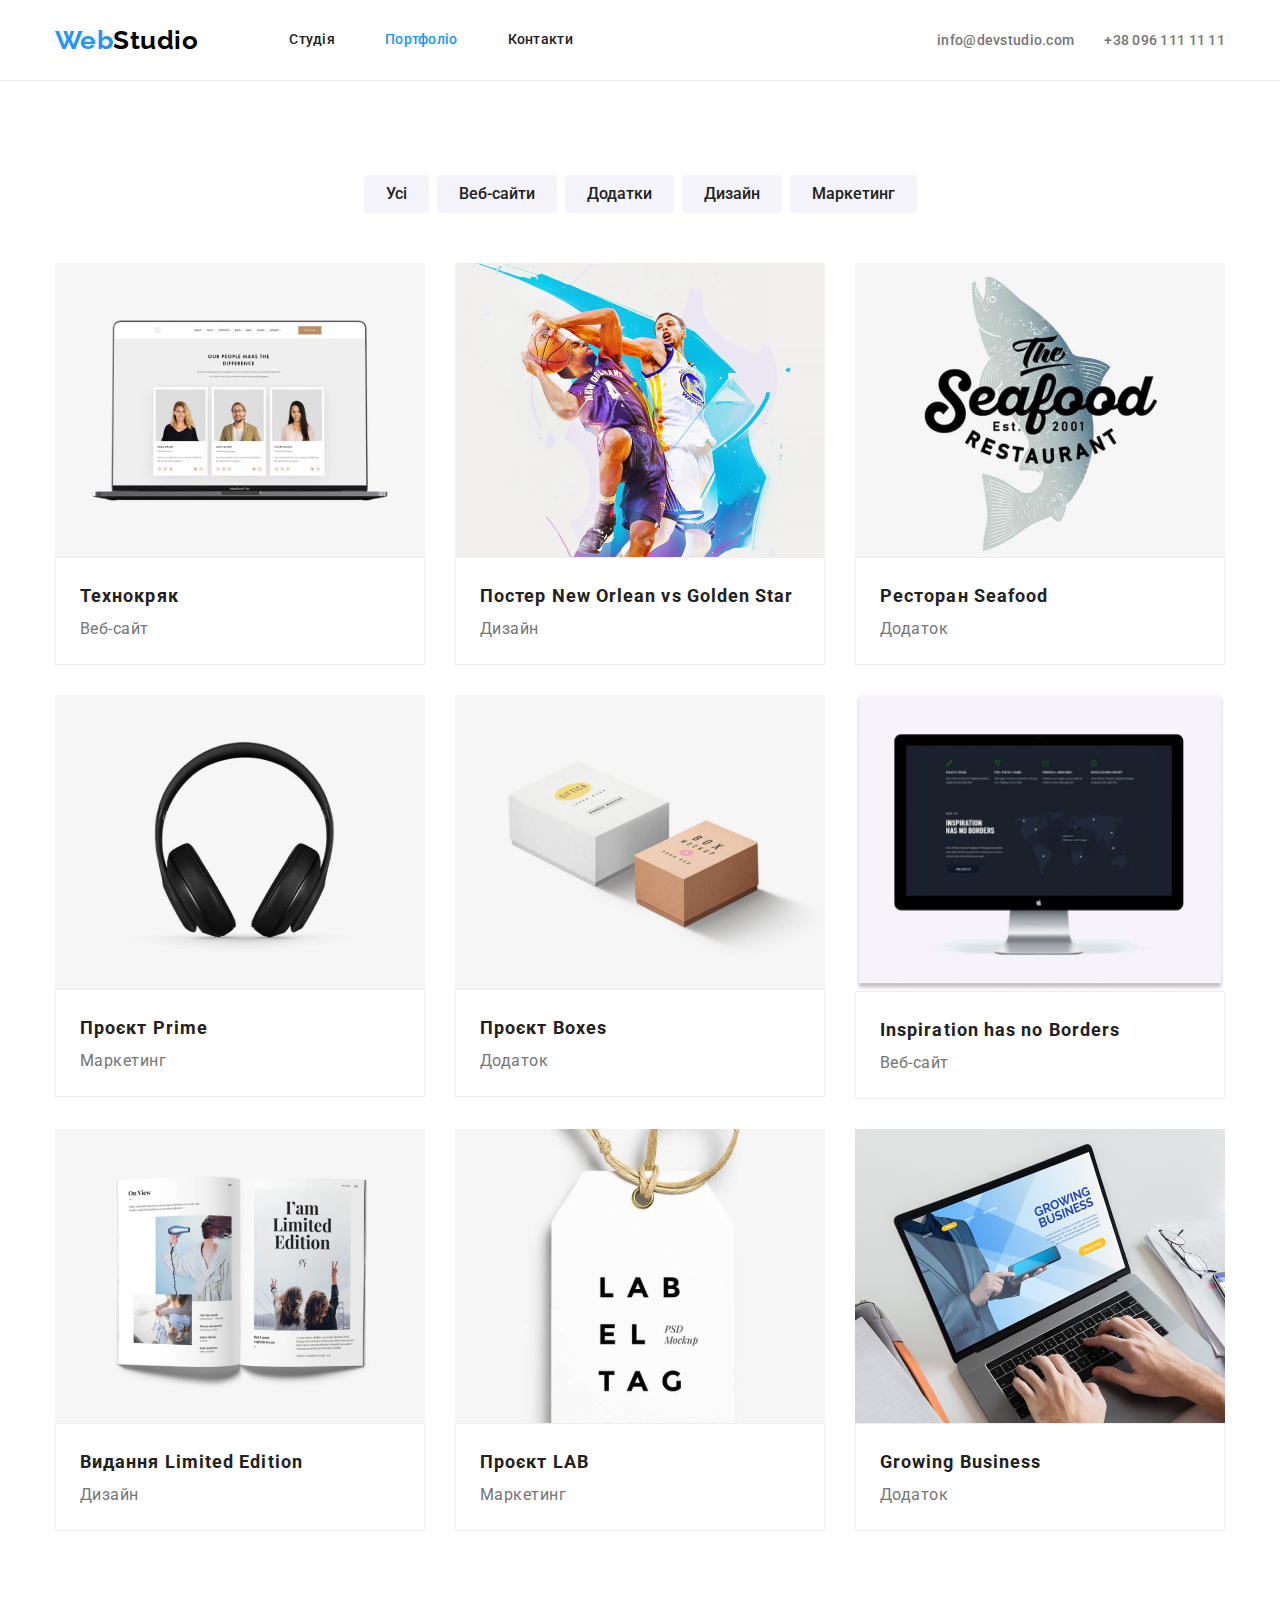
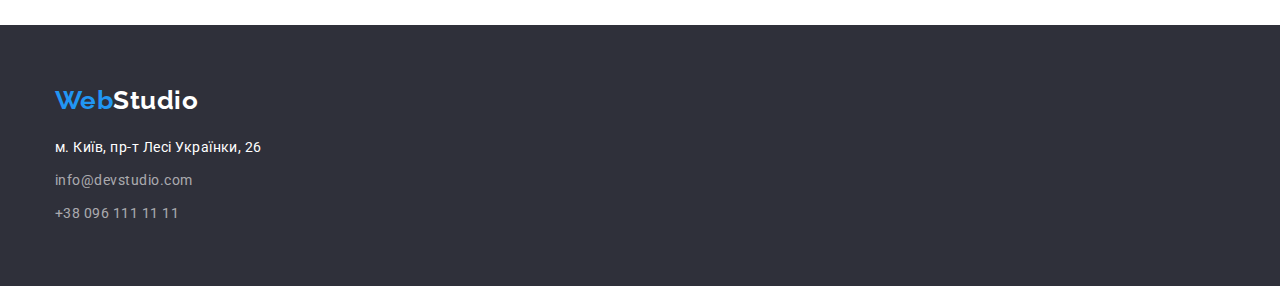
==== portfolio.html @ 41255367 "Додає файли з попереднього домашнього, спрайт і стилізацію свг-елементів" ====
<!DOCTYPE html>
<html lang="uk">
<head>
    <meta charset="UTF-8">
    <meta http-equiv="X-UA-Compatible" content="IE=edge">
    <meta name="viewport" content="width=device-width, initial-scale=1.0">
    <title>Document</title>
    <link href="https://fonts.googleapis.com/css2?family=Raleway:wght@700&family=Roboto:wght@400;500;700;900&display=swap"
        rel="stylesheet">
    <link rel="stylesheet" href="https://cdnjs.cloudflare.com/ajax/libs/modern-normalize/1.1.0/modern-normalize.min.css">    
    <link rel="stylesheet" href="./css/styles.css">
</head>

<body>
    <header class="page-header">
       <div class="container main-nav">
        <nav class="main-nav">
            <a href="/" class="logo">
                <span class="logo-accent">Web</span>Studio
            </a>
        
            <ul class="site-nav list">
                <li class="item"> <a href="./index.html" class="link">Студія</a></li>
                <li class="item"> <a href="./portfolio.html" class="link current">Портфоліо</a></li>
                <li class="item"> <a href="" class="link">Контакти</a></li>
            </ul>
        </nav>
        <ul class="auth-nav list">
            <li class="item"> <a href="mailto:info@devstudio.com" class="link">info@devstudio.com </a></li>
            <li class="item"> <a href="tel:+380961111111" class="link">+38 096 111 11 11</a></li>
        </ul>
       </div>

    </header>

<main>
    <section class="section">
       <div class="container">
        <h1 class="portfolio-tittle visually-hidden">Портфоліо</h1>
        <ul class="filter list">
            <li class="item">
                <button class="button" type="button">Усі</button>
            </li>
            <li class="item">
                <button class="button" type="button">Веб-сайти</button>
            </li>
            <li class="item">
                <button class="button" type="button">Додатки</button>
            </li>
            <li class="item">
                <button class="button" type="button">Дизайн</button>
            </li>
            <li class="item">
                <button class="button" type="button">Маркетинг</button>
            </li>
        </ul>
        <ul class="projects list">
            <li class="item">
                <a href="" class="link">
                    <img src="./images/img.jpg" alt="Екран ноутбука" width="370">
                    <div class="project-descr">
                        <h2 class="projects-title">Технокряк</h2>
                        <p class="text">Веб-сайт</p>
                    </div>
                </a>
            </li>
            <li class="item">
                <a href="" class="link">
                    <img src="./images/imgone.jpg" alt="Двоє людей грають у баскетбол" width="370">
                   <div class="project-descr">
                        <h2 class="projects-title">Постер New Orlean vs Golden Star</h2>
                        <p class="text">Дизайн</p>
                   </div>
                </a>
            </li>
            <li class="item">
                <a href="" class="link">
                    <img src="./images/imgtwo.jpg" alt="Риба та емблема ресторану" width="370">
                    <div class="project-descr">
                        <h2 class="projects-title">Ресторан Seafood</h2>
                        <p class="text">Додаток</p>
                    </div>
                </a>
            </li>
            <li class="item">
                <a href="" class="link">
                    <img src="./images/imgthree.jpg" alt="Навушники" width="370">
                   <div class="project-descr">
                        <h2 class="projects-title">Проєкт Prime</h2>
                        <p class="text">Маркетинг</p>
                   </div>
                </a>
            </li>
            <li class="item">
                <a href="" class="link">
                    <img src="./images/imgfour.jpg" alt="Дві коробки" width="370">
                    <div class="project-descr">
                        <h2 class="projects-title">Проєкт Boxes</h2>
                        <p class="text">Додаток</p>
                    </div>
                </a>
            </li>
            <li class="item">
                <a href="" class="link">
                    <img src="./images/imgfive.jpg" alt="Екран комп'ютера" width="370">
                    <div class="project-descr">
                        <h2 class="projects-title">Inspiration has no Borders</h2>
                        <p class="text">Веб-сайт</p>
                    </div>
                </a>
            </li>
            <li class="item">
                <a href="" class="link">
                    <img src="./images/imgsix.jpg" alt="Журнал" width="370">
                    <div class="project-descr">
                        <h2 class="projects-title">Видання Limited Edition</h2>
                        <p class="text">Дизайн</p>
                    </div>
                </a>
            </li>
            <li class="item">
                <a href="" class="link">
                    <img src="./images/imgseven.jpg" alt="Етикетка" width="370">
                   <div class="project-descr">
                        <h2 class="projects-title">Проєкт LAB</h2>
                        <p class="text">Маркетинг</p>
                   </div>
                </a>
            </li>
            <li class="item">
                <a href="" class="link">
                    <img src="./images/imgeight.jpg" alt="Ноутбук" width="370">
                    <div class="project-descr">
                        <h2 class="projects-title">Growing Business</h2>
                        <p class="text">Додаток</p>
                    </div>
                </a>
            </li>
        </ul>
       </div>
    </section>
</main>


    <footer class="footer">
        <div class="container">
            <a href="/" class="logo"> <span class="logo-accent">Web</span>Studio </a>
            <address class="address">
                <ul class="address-list list">
                    <li class="item"><a href="https://goo.gl/maps/12dzC33AXfoqpjeh8" class="link first-item">м. Київ, пр-т Лесі Українки, 26</a></li>
                    <li class="item"><a href="mailto:info@devstudio.com" class="link">info@devstudio.com</a></li>
                    <li class="item"><a href="tel:+380961111111" class="link">+38 096 111 11 11</a></li>
                </ul>
            </address>
        </div>
    
    </footer>
    </body>
    
    </html>
---- css/styles.css ----
:root {
  --primary-text-color: #757575;
  --tittle-text-color: #212121;
  --accent-colour: #2196f3;
  --primary-white-color: #ffffff;
  --color-logo: #000000;
  --button-bgc-color: #f5f4fa;
  --address-link-color: rgba(255, 255, 255, 0.6);
  --footer-bgc-color: #2f303a;
  --secondary-bcg-color: #f5f4fa;
}

h1,
h2,
h3,
h4,
h5,
h6,
p {
  margin: 0;
}

img {
  display: block;
}

/* Стилізація bоdy */
body {
  background-color: var(--primary-white-color);
  color: var(--primary-text-color);
  font-family: Roboto, sans-serif;
  letter-spacing: 0.03em;
}

.container {
  width: 1200px;
  padding-left: 15px;
  padding-right: 15px;
  margin: 0 auto;
}

.list {
  padding: 0;
  margin: 0;
  list-style: none;
}
/* Стилізація логотипу */
.logo {
  color: var(--color-logo);
  font-family: Raleway, sans-serif;
  font-weight: 700;
  font-size: 26px;
  line-height: 1.19;
  text-decoration: none;
}
.logo-accent {
  color: var(--accent-colour);
}
.footer .logo {
  color: var(--primary-white-color);
}

/* page-header */
.page-header {
  border-bottom: 1px solid #ececec;
}

/* Main Nav */
.main-nav {
  display: flex;
  align-items: center;
}

/* Site Nav */
.site-nav {
  display: flex;
  margin-left: 91px;
}
.site-nav .item:not(:last-child) {
  margin-right: 50px;
}

.site-nav .link {
  display: block;
  padding-top: 32px;
  padding-bottom: 32px;

  color: var(--tittle-text-color);
  font-weight: 500;
  font-size: 14px;
  line-height: 1.14;
  letter-spacing: 0.02em;
  text-decoration: none;
}
.site-nav .link:hover,
.site-nav .link:focus {
  color: var(--accent-colour);
}
.site-nav .link.current {
  color: var(--accent-colour);
}

/* auth nav*/
.auth-nav {
  display: flex;
  margin-left: auto;
}

.auth-nav .item + .item {
  margin-left: 30px;
}

.auth-nav .link {
  color: var(--primary-text-color);
  font-weight: 500;
  font-size: 14px;
  line-height: 1.14;
  letter-spacing: 0.02em;
  text-decoration: none;
}

.auth-nav .link:hover,
.auth-nav .link:focus {
  color: var(--accent-colour);
}
.contact-link{
  
}
.contact-icons{
      margin-right: 10px;
        fill: currentColor;
  
}

/* hero */
.hero {
  /* background-color: var(--footer-bgc-color); */
  padding-top: 200px;
  padding-bottom: 200px;
  text-align: center;
}
.hero-overlay{
  max-width: 1600px;
  height: 600px;
  margin-left: auto;
  margin-right: auto;
  background-image: linear-gradient(to right, rgba(47, 48, 58, 0.4), rgba(47, 48, 58, 0.4)), url(../images/bgi-hero.jpg);
  background-color: var(--footer-bgc-color);
  background-repeat: no-repeat;
  background-position: center;
  background-size: cover;
  

}
.hero-tittle {
  margin-top: 0;
  margin-bottom: 30px;

  color: var(--primary-white-color);
  font-weight: 900;
  font-size: 44px;
  line-height: 1.4;
  text-align: center;
  letter-spacing: 0.06em;
  text-transform: uppercase;
}

/* Sections */
.section {
  padding-top: 94px;
  padding-bottom: 94px;
}

.features-section{
  padding-bottom: 0;
}

.section-tittle,
.portfolio-tittle {
  margin-top: 0;
  margin-bottom: 50px;

  color: var(--tittle-text-color);
  font-weight: 700;
  font-size: 36px;
  line-height: 1.2;
  text-align: center;
}

/* Features */
.features {
  display: flex;
}

.features .item {
  width: 270px;
  margin-right: 30px;
}

.features .item:nth-last-child(1) {
  margin-right: 0;
}

.features-icon{
 height: 120px;
 width: 270px;
 padding: 25px 100px;
 margin-bottom: 30px;
background-color: var(--button-bgc-color);
}

.features .tittle {
  margin-top: 0;
  margin-bottom: 10px;
  color: var(--tittle-text-color);
  font-weight: 700;
  font-size: 14px;
  line-height: 1.14;
  text-transform: uppercase;
}

.features .text {
  margin-top: 0;
  margin-bottom: 0;
  font-size: 14px;
  line-height: 1.7;
}

/* Work-list */
.work-list {
  display: flex;
}
.work-list .item:not(:last-child) {
  margin-right: 30px;
}

/* Team-list */
.team-members{
  background: var(--button-bgc-color);
}
.team-list-members {
  padding-top: 30px;
  padding-bottom: 30px;
  background: var(--primary-white-color);
}
.team-list {
  display: flex;
}

.team-list .item {
  box-shadow: 0px 1px 3px rgba(0, 0, 0, 0.12), 0px 1px 1px rgba(0, 0, 0, 0.14),
    0px 2px 1px rgba(0, 0, 0, 0.2);
  border-radius: 0px 0px 4px 4px;
}

.team-list .item:not(:last-child) {
  margin-right: 30px;
}

.team-list .tittle {
  margin-bottom: 10px;
  color: var(--tittle-text-color);
  font-weight: 500;
  font-size: 16px;
  line-height: 1.2;
  text-align: center;
}
.team-list .text {
  font-size: 16px;
  line-height: 1.2;
  text-align: center;
  margin-bottom: 16px;
}

.socnetworks-list{
  display: flex;
    justify-content: center;
    gap: 10px;
}
.socnetworks-item{
  width: 44px;
    height: 44px;
}
.socnetworks-link{
width: 100%;
  height: 100%;
  border-radius: 50%;
  display: flex;
  align-items: center;
  justify-content: center;
  fill: var(--primary-text-color);
}
.socnetworks-icon{
  color: currentColor;
}

.socnetworks-link:hover{
  background-color: var(--accent-colour);
  fill:var(--primary-white-color)
}


/* clients */
.clients-list{
  display: flex;
justify-content: center;
gap:30px;
}

.clients-item{
width: 170px;
height: 92px;
display: flex;
  align-items: center;
  justify-content: center;
  border: 1px solid var(--primary-text-color);
  border-radius: 4px;
  fill: var(--primary-text-color);
}
.clients-link{
  width: 100%;
    height: 100%;
    /* display: flex;
      align-items: center;
      justify-content: center;
      border: 1px solid var(--primary-text-color);
        border-radius: 4px; */
}

.icon-logo{
  color: currentColor;
}

.clients-item:hover{
border-color: var(--accent-colour);
fill: var(--accent-colour);
}

/* Buttons */
.button {
  color: var(--tittle-text-color);
  background-color: var(--button-bgc-color);
  cursor: pointer;
  font-family: inherit;
  font-weight: 500;
  font-size: 16px;
  line-height: 1.6;
  text-align: center;

  display: inline-block;
  padding: 6px 22px;
  border-radius: 4px;
  border: none;
}

.button:hover,
.button:focus {
  color: var(--primary-white-color);
  background-color: var(--accent-colour);
}

.button.primary {
  color: var(--primary-white-color);
  background-color: var(--accent-colour);
  font-weight: 700;
  font-size: 16px;
  line-height: 1.9;
  display: flex;
  align-items: center;
  text-align: center;
  letter-spacing: 0.06em;

  display: inline-block;
  padding: 10px 32px;

  box-shadow: 0px 4px 4px rgba(0, 0, 0, 0.15);
}

/* Filter */
.filter {
  display: flex;
  margin-bottom: 50px;
  justify-content: center;
}
.filter .item:not(:last-child) {
  margin-right: 8px;
}

/* Projects */
.projects {
  display: flex;
  flex-wrap: wrap;
  gap: 30px;
}

.projects .item {
  width: 370px;
}

.projects-title {
  color: var(--tittle-text-color);
  font-weight: 700;
  font-size: 18px;
  line-height: 2;
  letter-spacing: 0.06em;
}
.projects .text {
  color: var(--primary-text-color);
  font-size: 16px;
  line-height: 1.9;
}
.projects .link {
  text-decoration: none;
}
.project-descr {
  padding: 20px 24px;
  border: 1px solid #eeeeee;
}

/* address */
.address {
  margin-top: 20px;
  font-style: normal;
  font-weight: 400;
  font-size: 14px;
  line-height: 1.7;
}
.address .link {
  color: var(--address-link-color);
  text-decoration: none;
}

.address-list .first-item {
  color: var(--primary-white-color);
}

.address-list .item:not(:last-child) {
  margin-bottom: 9px;
}

.address .link:hover,
.address .link:focus {
  color: var(--accent-colour);
}
/* Footer */
.footer {
  padding-top: 60px;
  padding-bottom: 60px;
  background-color: var(--footer-bgc-color);
}
.footer-container{
  display: flex;
}
.footer-socnetworks{
  margin-left: 70px;
}
.footer-text{
  display: inline-block;
  margin-bottom: 20px;
  font-weight: 700;
    font-size: 14px;
    line-height: 1.14;
    text-transform: uppercase;
    color: var(--primary-white-color);
}
.footer-item{
  width: 44px;
    height: 44px;
    
} 
.footer-list{
display: flex;
justify-content: center;
  gap: 10px;
 }
 .footer-link{
  width: 100%;
    height: 100%;
    border-radius: 50%;
    display: flex;
    align-items: center;
    justify-content: center;
    background-color: rgba(255, 255, 255, 0.1);
    fill: var(--primary-white-color-color);
 }
 .footer-icon {
  color: currentColor;
}

.footer-link:hover {
  background-color: var(--accent-colour);
  fill: var(--primary-white-color)
}


.visually-hidden {
  position: absolute;
  width: 1px;
  height: 1px;
  margin: -1px;
  padding: 0;
  overflow: hidden;
  border: 0;
  clip: rect(0 0 0 0);
}
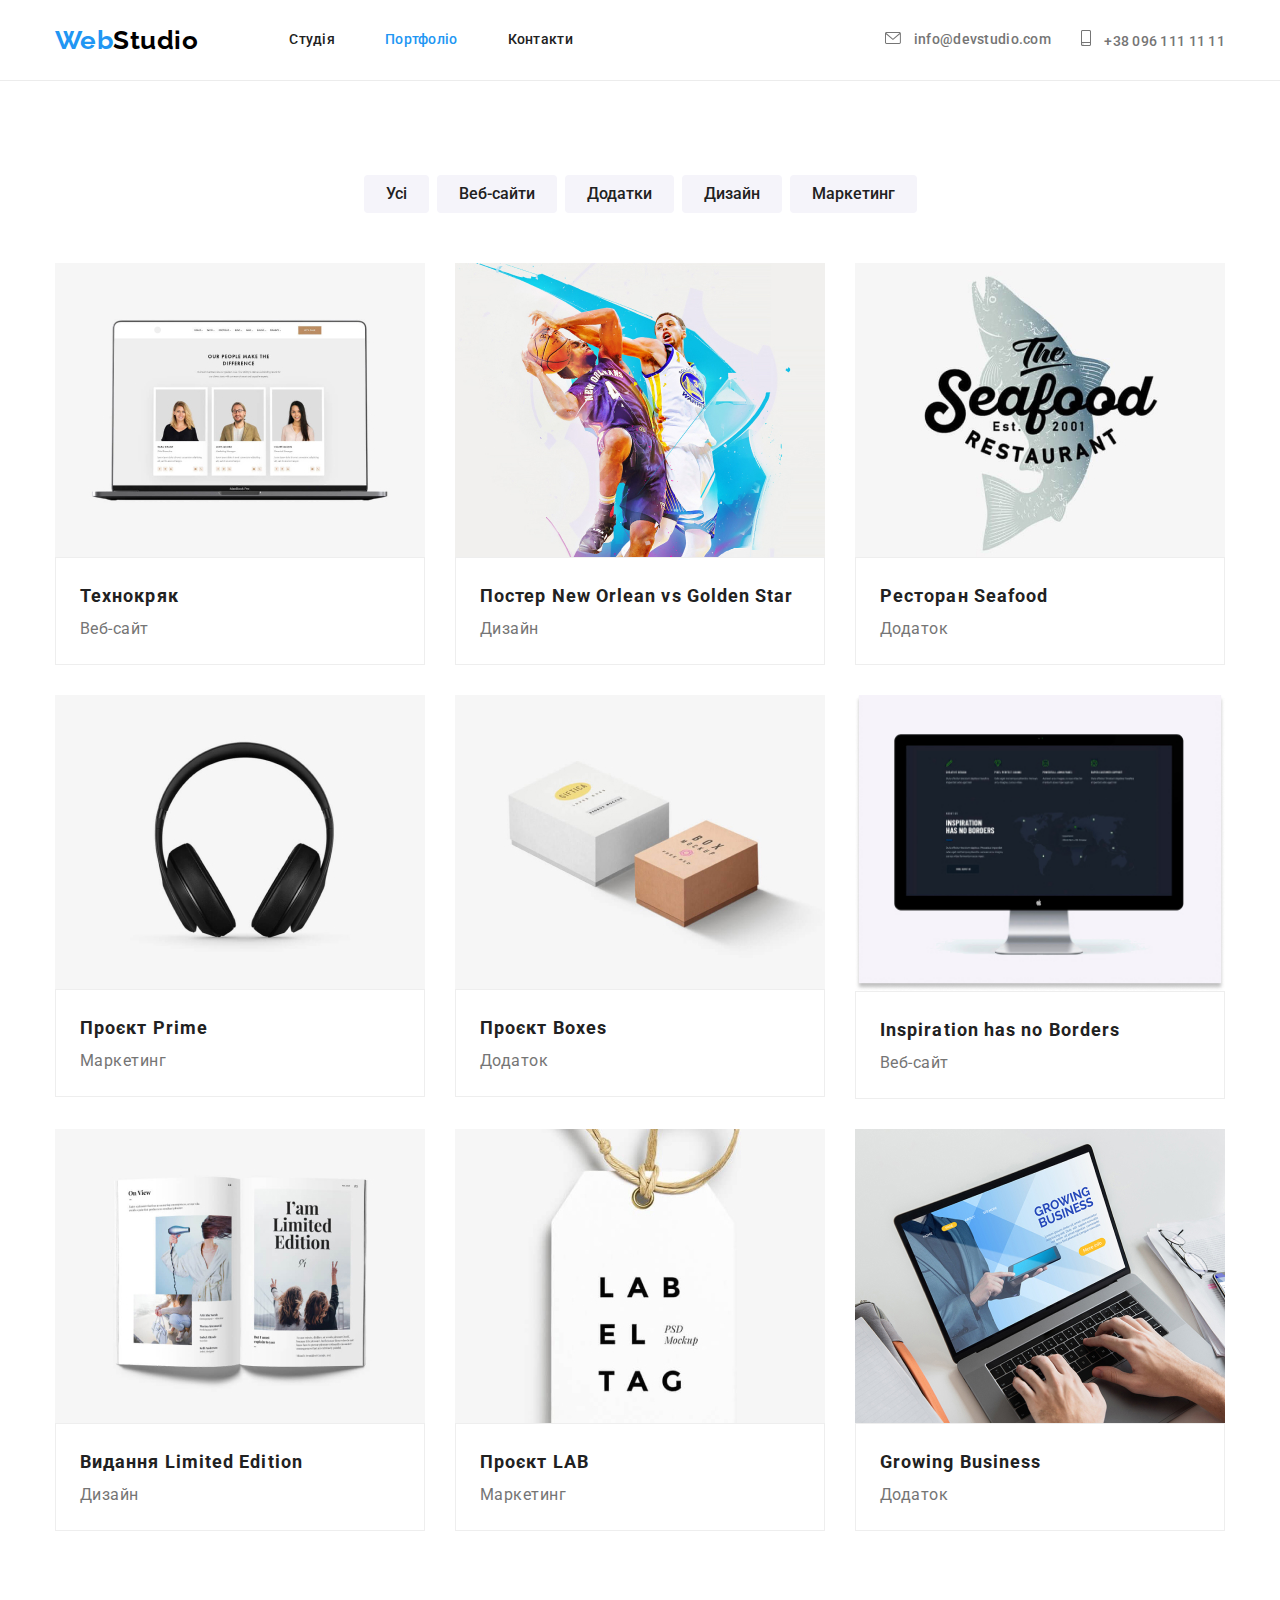
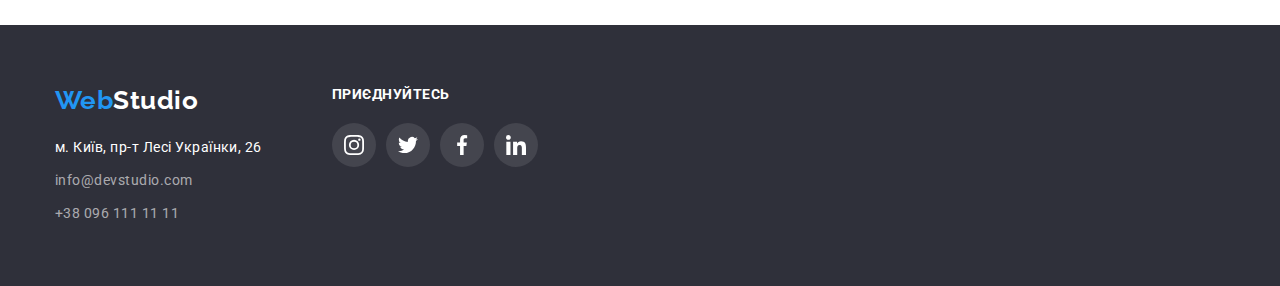
==== commit 9d1782d1: "Додає стилізацію соцмереж" ====
--- a/portfolio.html
+++ b/portfolio.html
@@ -1,160 +1,214 @@
 <!DOCTYPE html>
 <html lang="uk">
-<head>
-    <meta charset="UTF-8">
-    <meta http-equiv="X-UA-Compatible" content="IE=edge">
-    <meta name="viewport" content="width=device-width, initial-scale=1.0">
+  <head>
+    <meta charset="UTF-8" />
+    <meta http-equiv="X-UA-Compatible" content="IE=edge" />
+    <meta name="viewport" content="width=device-width, initial-scale=1.0" />
     <title>Document</title>
-    <link href="https://fonts.googleapis.com/css2?family=Raleway:wght@700&family=Roboto:wght@400;500;700;900&display=swap"
-        rel="stylesheet">
-    <link rel="stylesheet" href="https://cdnjs.cloudflare.com/ajax/libs/modern-normalize/1.1.0/modern-normalize.min.css">    
-    <link rel="stylesheet" href="./css/styles.css">
-</head>
-
-<body>
+    <link
+      href="https://fonts.googleapis.com/css2?family=Raleway:wght@700&family=Roboto:wght@400;500;700;900&display=swap"
+      rel="stylesheet"
+    />
+    <link
+      rel="stylesheet"
+      href="https://cdnjs.cloudflare.com/ajax/libs/modern-normalize/1.1.0/modern-normalize.min.css"
+    />
+    <link rel="stylesheet" href="./css/styles.css" />
+  </head>
+
+  <body>
     <header class="page-header">
-       <div class="container main-nav">
+      <div class="container main-nav">
         <nav class="main-nav">
-            <a href="/" class="logo">
-                <span class="logo-accent">Web</span>Studio
-            </a>
-        
-            <ul class="site-nav list">
-                <li class="item"> <a href="./index.html" class="link">Студія</a></li>
-                <li class="item"> <a href="./portfolio.html" class="link current">Портфоліо</a></li>
-                <li class="item"> <a href="" class="link">Контакти</a></li>
-            </ul>
+          <a href="/" class="logo"> <span class="logo-accent">Web</span>Studio </a>
+
+          <ul class="site-nav list">
+            <li class="item"><a href="./index.html" class="link">Студія</a></li>
+            <li class="item"><a href="./portfolio.html" class="link current">Портфоліо</a></li>
+            <li class="item"><a href="" class="link">Контакти</a></li>
+          </ul>
         </nav>
         <ul class="auth-nav list">
-            <li class="item"> <a href="mailto:info@devstudio.com" class="link">info@devstudio.com </a></li>
-            <li class="item"> <a href="tel:+380961111111" class="link">+38 096 111 11 11</a></li>
+          <li class="item">
+            <a href="mailto:info@devstudio.com" class="contact-link link">
+              <svg class="contact-icons" width="16" height="12">
+                <use href="./images/symbol-defs.svg#icon-envelope"></use>
+              </svg>
+              info@devstudio.com
+            </a>
+          </li>
+          <li class="item">
+            <a href="tel:+380961111111" class="contact-link link">
+              <svg class="contact-icons" width="10" height="16">
+                <use href="./images/symbol-defs.svg#icon-smartphone"></use>
+              </svg>
+              +38 096 111 11 11</a
+            >
+          </li>
         </ul>
-       </div>
-
+      </div>
     </header>
 
-<main>
-    <section class="section">
-       <div class="container">
-        <h1 class="portfolio-tittle visually-hidden">Портфоліо</h1>
-        <ul class="filter list">
-            <li class="item">
-                <button class="button" type="button">Усі</button>
-            </li>
-            <li class="item">
-                <button class="button" type="button">Веб-сайти</button>
-            </li>
-            <li class="item">
-                <button class="button" type="button">Додатки</button>
-            </li>
-            <li class="item">
-                <button class="button" type="button">Дизайн</button>
-            </li>
-            <li class="item">
-                <button class="button" type="button">Маркетинг</button>
-            </li>
-        </ul>
-        <ul class="projects list">
-            <li class="item">
-                <a href="" class="link">
-                    <img src="./images/img.jpg" alt="Екран ноутбука" width="370">
-                    <div class="project-descr">
-                        <h2 class="projects-title">Технокряк</h2>
-                        <p class="text">Веб-сайт</p>
-                    </div>
-                </a>
-            </li>
-            <li class="item">
-                <a href="" class="link">
-                    <img src="./images/imgone.jpg" alt="Двоє людей грають у баскетбол" width="370">
-                   <div class="project-descr">
-                        <h2 class="projects-title">Постер New Orlean vs Golden Star</h2>
-                        <p class="text">Дизайн</p>
-                   </div>
-                </a>
-            </li>
-            <li class="item">
-                <a href="" class="link">
-                    <img src="./images/imgtwo.jpg" alt="Риба та емблема ресторану" width="370">
-                    <div class="project-descr">
-                        <h2 class="projects-title">Ресторан Seafood</h2>
-                        <p class="text">Додаток</p>
-                    </div>
-                </a>
-            </li>
-            <li class="item">
-                <a href="" class="link">
-                    <img src="./images/imgthree.jpg" alt="Навушники" width="370">
-                   <div class="project-descr">
-                        <h2 class="projects-title">Проєкт Prime</h2>
-                        <p class="text">Маркетинг</p>
-                   </div>
-                </a>
-            </li>
-            <li class="item">
-                <a href="" class="link">
-                    <img src="./images/imgfour.jpg" alt="Дві коробки" width="370">
-                    <div class="project-descr">
-                        <h2 class="projects-title">Проєкт Boxes</h2>
-                        <p class="text">Додаток</p>
-                    </div>
-                </a>
-            </li>
-            <li class="item">
-                <a href="" class="link">
-                    <img src="./images/imgfive.jpg" alt="Екран комп'ютера" width="370">
-                    <div class="project-descr">
-                        <h2 class="projects-title">Inspiration has no Borders</h2>
-                        <p class="text">Веб-сайт</p>
-                    </div>
-                </a>
-            </li>
-            <li class="item">
-                <a href="" class="link">
-                    <img src="./images/imgsix.jpg" alt="Журнал" width="370">
-                    <div class="project-descr">
-                        <h2 class="projects-title">Видання Limited Edition</h2>
-                        <p class="text">Дизайн</p>
-                    </div>
-                </a>
-            </li>
-            <li class="item">
-                <a href="" class="link">
-                    <img src="./images/imgseven.jpg" alt="Етикетка" width="370">
-                   <div class="project-descr">
-                        <h2 class="projects-title">Проєкт LAB</h2>
-                        <p class="text">Маркетинг</p>
-                   </div>
-                </a>
-            </li>
-            <li class="item">
-                <a href="" class="link">
-                    <img src="./images/imgeight.jpg" alt="Ноутбук" width="370">
-                    <div class="project-descr">
-                        <h2 class="projects-title">Growing Business</h2>
-                        <p class="text">Додаток</p>
-                    </div>
-                </a>
-            </li>
-        </ul>
-       </div>
-    </section>
-</main>
-
+    <main>
+      <section class="section">
+        <div class="container">
+          <h1 class="portfolio-tittle visually-hidden">Портфоліо</h1>
+          <ul class="filter list">
+            <li class="item">
+              <button class="button" type="button">Усі</button>
+            </li>
+            <li class="item">
+              <button class="button" type="button">Веб-сайти</button>
+            </li>
+            <li class="item">
+              <button class="button" type="button">Додатки</button>
+            </li>
+            <li class="item">
+              <button class="button" type="button">Дизайн</button>
+            </li>
+            <li class="item">
+              <button class="button" type="button">Маркетинг</button>
+            </li>
+          </ul>
+          <ul class="projects list">
+            <li class="item">
+              <a href="" class="link">
+                <img src="./images/img.jpg" alt="Екран ноутбука" width="370" />
+                <div class="project-descr">
+                  <h2 class="projects-title">Технокряк</h2>
+                  <p class="text">Веб-сайт</p>
+                </div>
+              </a>
+            </li>
+            <li class="item">
+              <a href="" class="link">
+                <img src="./images/imgone.jpg" alt="Двоє людей грають у баскетбол" width="370" />
+                <div class="project-descr">
+                  <h2 class="projects-title">Постер New Orlean vs Golden Star</h2>
+                  <p class="text">Дизайн</p>
+                </div>
+              </a>
+            </li>
+            <li class="item">
+              <a href="" class="link">
+                <img src="./images/imgtwo.jpg" alt="Риба та емблема ресторану" width="370" />
+                <div class="project-descr">
+                  <h2 class="projects-title">Ресторан Seafood</h2>
+                  <p class="text">Додаток</p>
+                </div>
+              </a>
+            </li>
+            <li class="item">
+              <a href="" class="link">
+                <img src="./images/imgthree.jpg" alt="Навушники" width="370" />
+                <div class="project-descr">
+                  <h2 class="projects-title">Проєкт Prime</h2>
+                  <p class="text">Маркетинг</p>
+                </div>
+              </a>
+            </li>
+            <li class="item">
+              <a href="" class="link">
+                <img src="./images/imgfour.jpg" alt="Дві коробки" width="370" />
+                <div class="project-descr">
+                  <h2 class="projects-title">Проєкт Boxes</h2>
+                  <p class="text">Додаток</p>
+                </div>
+              </a>
+            </li>
+            <li class="item">
+              <a href="" class="link">
+                <img src="./images/imgfive.jpg" alt="Екран комп'ютера" width="370" />
+                <div class="project-descr">
+                  <h2 class="projects-title">Inspiration has no Borders</h2>
+                  <p class="text">Веб-сайт</p>
+                </div>
+              </a>
+            </li>
+            <li class="item">
+              <a href="" class="link">
+                <img src="./images/imgsix.jpg" alt="Журнал" width="370" />
+                <div class="project-descr">
+                  <h2 class="projects-title">Видання Limited Edition</h2>
+                  <p class="text">Дизайн</p>
+                </div>
+              </a>
+            </li>
+            <li class="item">
+              <a href="" class="link">
+                <img src="./images/imgseven.jpg" alt="Етикетка" width="370" />
+                <div class="project-descr">
+                  <h2 class="projects-title">Проєкт LAB</h2>
+                  <p class="text">Маркетинг</p>
+                </div>
+              </a>
+            </li>
+            <li class="item">
+              <a href="" class="link">
+                <img src="./images/imgeight.jpg" alt="Ноутбук" width="370" />
+                <div class="project-descr">
+                  <h2 class="projects-title">Growing Business</h2>
+                  <p class="text">Додаток</p>
+                </div>
+              </a>
+            </li>
+          </ul>
+        </div>
+      </section>
+    </main>
 
     <footer class="footer">
-        <div class="container">
-            <a href="/" class="logo"> <span class="logo-accent">Web</span>Studio </a>
-            <address class="address">
-                <ul class="address-list list">
-                    <li class="item"><a href="https://goo.gl/maps/12dzC33AXfoqpjeh8" class="link first-item">м. Київ, пр-т Лесі Українки, 26</a></li>
-                    <li class="item"><a href="mailto:info@devstudio.com" class="link">info@devstudio.com</a></li>
-                    <li class="item"><a href="tel:+380961111111" class="link">+38 096 111 11 11</a></li>
-                </ul>
-            </address>
+      <div class="footer-container container">
+        <div>
+          <a href="/" class="logo"> <span class="logo-accent">Web</span>Studio </a>
+          <address class="address">
+            <ul class="address-list list">
+              <li class="item">
+                <a href="https://goo.gl/maps/12dzC33AXfoqpjeh8" class="link first-item"
+                  >м. Київ, пр-т Лесі Українки, 26</a
+                >
+              </li>
+              <li class="item">
+                <a href="mailto:info@devstudio.com" class="link">info@devstudio.com</a>
+              </li>
+              <li class="item"><a href="tel:+380961111111" class="link">+38 096 111 11 11</a></li>
+            </ul>
+          </address>
         </div>
-    
+        <div class="footer-socnetworks">
+          <span class="footer-text">приєднуйтесь</span>
+          <ul class="footer-list list">
+            <li class="footer-item">
+              <a href="" class="footer-link">
+                <svg width="20" height="20">
+                  <use href="./images/symbol-defs.svg#icon-instagram"></use>
+                </svg>
+              </a>
+            </li>
+            <li class="footer-item">
+              <a href="" class="footer-link">
+                <svg width="20" height="20">
+                  <use href="./images/symbol-defs.svg#icon-twitter"></use>
+                </svg>
+              </a>
+            </li>
+            <li class="footer-item">
+              <a href="" class="footer-link">
+                <svg width="20" height="20">
+                  <use href="./images/symbol-defs.svg#icon-facebook"></use>
+                </svg>
+              </a>
+            </li>
+            <li class="footer-item">
+              <a href="" class="footer-link">
+                <svg width="20" height="20">
+                  <use href="./images/symbol-defs.svg#icon-linkedin"></use>
+                </svg>
+              </a>
+            </li>
+          </ul>
+        </div>
+      </div>
     </footer>
-    </body>
-    
-    </html>+  </body>
+</html>
--- a/css/styles.css
+++ b/css/styles.css
@@ -117,15 +117,14 @@
   line-height: 1.14;
   letter-spacing: 0.02em;
   text-decoration: none;
+  
 }
 
 .auth-nav .link:hover,
 .auth-nav .link:focus {
   color: var(--accent-colour);
 }
-.contact-link{
-  
-}
+
 .contact-icons{
       margin-right: 10px;
         fill: currentColor;
@@ -305,6 +304,7 @@
   display: flex;
 justify-content: center;
 gap:30px;
+/* cursor: pointer; */
 }
 
 .clients-item{
@@ -313,13 +313,17 @@
 display: flex;
   align-items: center;
   justify-content: center;
-  border: 1px solid var(--primary-text-color);
+  /* border: 1px solid var(--primary-text-color);
   border-radius: 4px;
-  fill: var(--primary-text-color);
+  fill: var(--primary-text-color); */
 }
 .clients-link{
-  width: 100%;
-    height: 100%;
+  width: 170px;
+    height: 92px;
+    padding: 16px 32px;
+    border: 1px solid var(--primary-text-color);
+      border-radius: 4px;
+      color: var(--primary-text-color);
     /* display: flex;
       align-items: center;
       justify-content: center;
@@ -481,7 +485,7 @@
     align-items: center;
     justify-content: center;
     background-color: rgba(255, 255, 255, 0.1);
-    fill: var(--primary-white-color-color);
+    fill: var(--primary-white-color);
  }
  .footer-icon {
   color: currentColor;
@@ -489,7 +493,7 @@
 
 .footer-link:hover {
   background-color: var(--accent-colour);
-  fill: var(--primary-white-color)
+  fill: var(--primary-white-color);
 }
 
 
